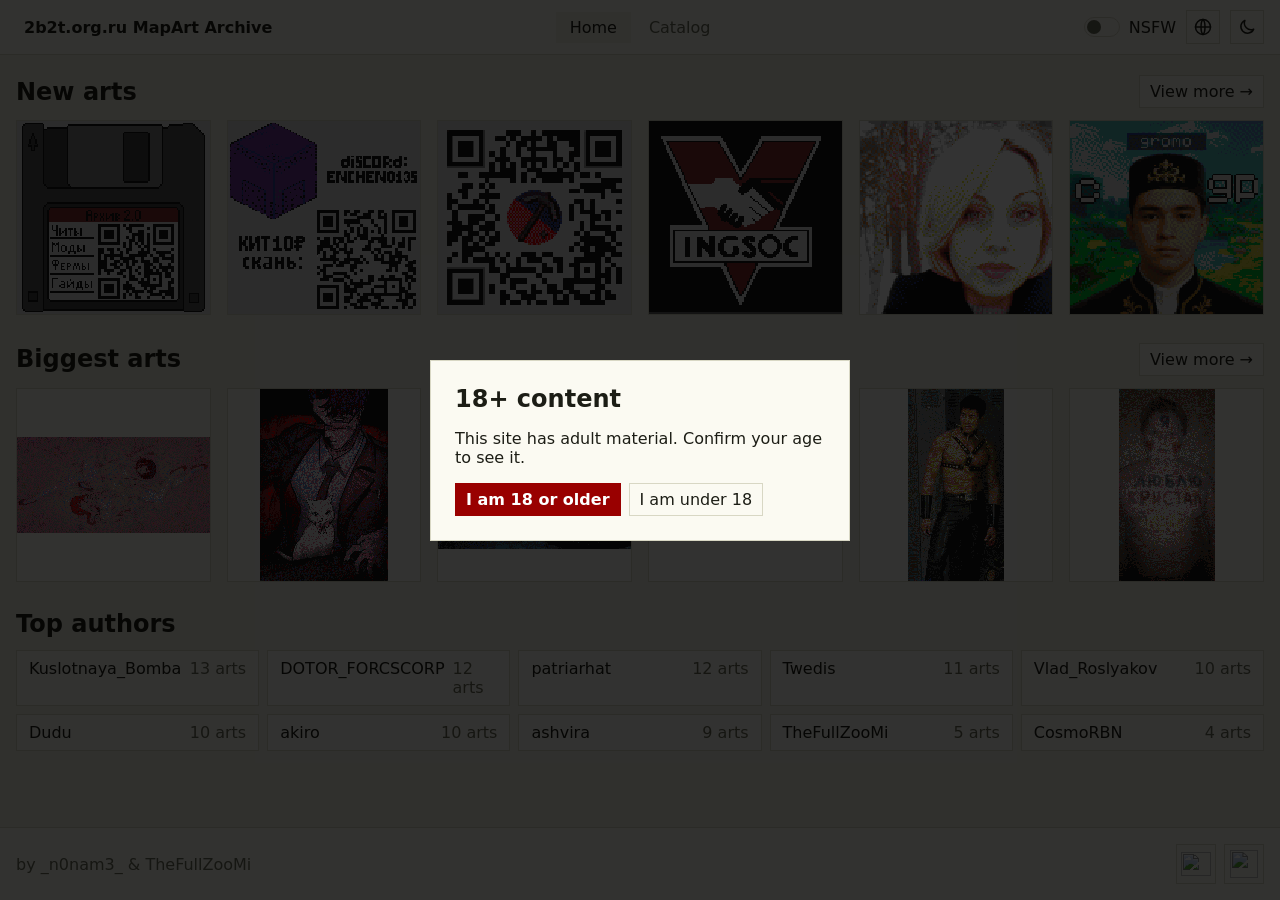
==== index.html @ d9736236 "Add files via upload" ====
<!doctype html>
<html lang="ru">
<head>
  <meta charset="utf-8">
  <meta name="viewport" content="width=device-width,initial-scale=1">
  <title>MapArt Archive</title>
  <script>
    try {
      document.documentElement.dataset.theme = localStorage.getItem('theme') ||
        (matchMedia('(prefers-color-scheme:light)').matches ? 'light' : 'dark');
    } catch (e) {}
  </script>
  <link rel="icon" href="data/assets/favicon.png" type="image/png">
  <link rel="stylesheet" href="style.css">
</head>
<body>
  <header>
    <a class="logo" href="#/"><img src="data/assets/logo.png" alt=""><span class="name"></span></a>
    <nav>
      <a href="#/" data-r="home" data-i18n="nav.home"></a>
      <a href="#/catalog" data-r="catalog" data-i18n="nav.catalog"></a>
    </nav>
    <div class="tools">
      <label class="sw"><input type="checkbox" id="nsfw"><span>NSFW</span></label>
      <details class="dd" id="lang">
        <summary title="Language"><svg class="ico" viewBox="0 0 24 24"><circle cx="12" cy="12" r="9"/><path d="M3 12h18M12 3c3.2 3 3.2 15 0 18M12 3c-3.2 3-3.2 15 0 18"/></svg></summary>
        <div class="pop"></div>
      </details>
      <button id="theme" aria-label="Theme"></button>
    </div>
  </header>

  <main id="app"></main>

  <footer>
    <span>by _n0nam3_ &amp; TheFullZooMi</span>
    <span class="links">
      <a class="fbtn" href="https://discord.gg/7trar4QY5U" target="_blank" rel="noopener"
         data-tip="MapArts of 2b2t.org.ru" aria-label="MapArts of 2b2t.org.ru">
        <img class="pix" src="data/assets/logo.png" alt="">
      </a>
      <a class="fbtn" href="https://discord.gg/k9brJtYdUM" target="_blank" rel="noopener"
         data-tip="Архив 2.0│2b2t.org.ru" aria-label="Архив 2.0│2b2t.org.ru">
        <img src="data/assets/archive-logo.png" alt="">
      </a>
    </span>
  </footer>

  <div class="modal" id="gate">
    <div class="box">
      <h2 id="g-t"></h2>
      <p id="g-x"></p>
      <div class="acts">
        <button class="btn" id="g-y"></button>
        <button id="g-n"></button>
      </div>
    </div>
  </div>

  <div class="viewer" id="view"></div>

  <script src="app.js"></script>
</body>
</html>
---- style.css ----
:root {
  --bg: #12151c;
  --sf: #1a1e28;
  --btn: #1a1e28;
  --bd: #2c3240;
  --tx: #e9ebf0;
  --mu: #9aa2b2;
  --ac: #85a63e;
  --on: #14180a;
  --red: #900;
  font-family: system-ui, -apple-system, "Segoe UI", Roboto, sans-serif;
}

[data-theme=light] {
  --bg: #f1f0e4;
  --sf: #fbfaf2;
  --btn: #fbfaf2;
  --bd: #d8d7c4;
  --tx: #1c1d15;
  --mu: #6a6c58;
  --ac: #6b8a2a;
  --on: #ffffff;
  --red: #900;
}

* {
  box-sizing: border-box;
}

body {
  margin: 0;
  min-height: 100vh;
  display: flex;
  flex-direction: column;
  background: var(--bg);
  color: var(--tx);
}

a {
  color: inherit;
  text-decoration: none;
}

h1,
h2 {
  margin: 0 0 12px;
}

/* ---------- header / footer ---------- */

header {
  position: sticky;
  top: 0;
  z-index: 50;
  display: grid;
  grid-template-columns: 1fr auto 1fr;
  align-items: center;
  gap: 12px;
  padding: 10px max(16px, calc((100% - 1248px) / 2));
  background: var(--sf);
  border-bottom: 1px solid var(--bd);
}

.logo {
  display: flex;
  align-items: center;
  gap: 8px;
  min-width: 0;
  font-weight: 700;
}

.logo img {
  height: 24px;
  width: auto;
  image-rendering: pixelated;
}

.name {
  overflow: hidden;
  text-overflow: ellipsis;
  white-space: nowrap;
}

nav {
  display: flex;
  gap: 4px;
  justify-self: center;
}

nav a {
  padding: 6px 14px;
  color: var(--mu);
}

nav a.on,
nav a:hover {
  background: var(--bg);
  color: var(--tx);
}

.tools {
  display: flex;
  align-items: center;
  gap: 10px;
  justify-self: end;
}

.tools .pop {
  left: auto;
  right: 0;
  width: max-content;
  max-width: 260px;
}

.ico {
  width: 20px;
  height: 20px;
  fill: none;
  stroke: currentColor;
  stroke-width: 1.8;
  stroke-linecap: round;
  stroke-linejoin: round;
}

#lang summary,
#theme {
  display: flex;
  align-items: center;
  justify-content: center;
  width: 34px;
  height: 34px;
  padding: 0;
}

footer {
  display: flex;
  flex-wrap: wrap;
  align-items: center;
  justify-content: space-between;
  gap: 12px;
  padding: 16px max(16px, calc((100% - 1248px) / 2));
  color: var(--mu);
  background: var(--sf);
  border-top: 1px solid var(--bd);
}

.links {
  display: flex;
  gap: 8px;
}

.fbtn {
  position: relative;
  display: flex;
  align-items: center;
  justify-content: center;
  width: 40px;
  height: 40px;
  background: var(--btn);
  border: 1px solid var(--bd);
}

.fbtn:hover,
.fbtn:focus-visible {
  border-color: var(--ac);
}

.fbtn img {
  width: 28px;
  height: 28px;
  object-fit: contain;
}

.fbtn img.pix {
  width: 30px;
  height: 24px;
  image-rendering: pixelated;
}

/* the caption that appears on hover */
.fbtn::after {
  content: attr(data-tip);
  position: absolute;
  right: 0;
  bottom: calc(100% + 8px);
  padding: 4px 10px;
  color: var(--tx);
  white-space: nowrap;
  background: var(--sf);
  border: 1px solid var(--ac);
  opacity: 0;
  visibility: hidden;
  pointer-events: none;
  transition: opacity .15s, visibility .15s;
}

.fbtn:hover::after,
.fbtn:focus-visible::after {
  opacity: 1;
  visibility: visible;
}

main {
  flex: 1;
  width: 100%;
  max-width: 1280px;
  margin: 0 auto;
  padding: 20px 16px;
}

section {
  margin-bottom: 28px;
}

.mu {
  color: var(--mu);
}

/* ---------- controls ---------- */

select,
input,
button,
.btn {
  padding: 6px 10px;
  font: inherit;
  color: inherit;
  background: var(--btn);
  border: 1px solid var(--bd);
  border-radius: 0;
}

button {
  cursor: pointer;
}

button:hover,
.btn:hover {
  border-color: var(--ac);
}

:focus-visible {
  outline: 2px solid var(--ac);
  outline-offset: 2px;
}

.btn {
  display: inline-block;
}

#g-y {
  background: var(--red);
  border-color: var(--red);
  color: #fff;
  font-weight: 600;
}

.sw {
  display: flex;
  align-items: center;
  gap: 6px;
  cursor: pointer;
}

.sw input {
  position: relative;
  width: 36px;
  height: 20px;
  padding: 0;
  border-radius: 10px;
  appearance: none;
  cursor: pointer;
}

.sw input::after {
  content: "";
  position: absolute;
  top: 2px;
  left: 2px;
  width: 14px;
  height: 14px;
  border-radius: 50%;
  background: var(--mu);
  transition: .2s;
}

.sw input:checked {
  background: var(--red);
  border-color: var(--red);
}

.sw input:checked::after {
  left: 18px;
  background: #fff;
}

/* ---------- cards ---------- */

.grid {
  display: grid;
  grid-template-columns: repeat(auto-fill, minmax(180px, 1fr));
  gap: 16px;
}

.sh {
  display: flex;
  align-items: center;
  justify-content: space-between;
  gap: 12px;
  margin-bottom: 12px;
}

.sh h2 {
  margin: 0;
}

.card {
  position: relative;
  display: block;
  background: var(--sf);
  border: 1px solid var(--bd);
}

.card img {
  display: block;
  width: 100%;
  aspect-ratio: 1;
  object-fit: contain;
  image-rendering: pixelated;
}

.info {
  position: absolute;
  top: 100%;
  left: -1px;
  right: -1px;
  z-index: 2;
  display: flex;
  flex-direction: column;
  gap: 2px;
  padding: 8px 10px;
  background: var(--sf);
  border: 1px solid var(--ac);
  border-top: 0;
  clip-path: inset(0 0 100% 0);
  visibility: hidden;
  pointer-events: none;
  transition: clip-path .18s, visibility .18s;
}

.info b,
.info span {
  overflow: hidden;
  text-overflow: ellipsis;
  white-space: nowrap;
}

.info span {
  color: var(--mu);
  font-size: .9em;
}

.card.open {
  z-index: 5;
  border-color: var(--ac);
  border-bottom-color: transparent;
}

.card.open .info {
  clip-path: inset(0);
  visibility: visible;
}

@media (hover: hover) {
  .card:hover {
    z-index: 5;
    border-color: var(--ac);
    border-bottom-color: transparent;
  }

  .card:hover .info {
    clip-path: inset(0);
    visibility: visible;
  }
}

/* ---------- catalog filters ---------- */

.bar {
  display: flex;
  flex-wrap: wrap;
  gap: 8px;
  margin-bottom: 10px;
}

.bar input {
  flex: 1 1 200px;
  min-width: 0;
  padding: 6px 14px;
}

.bar .pop {
  left: auto;
  right: 0;
}

.frow {
  position: relative;
  display: flex;
  flex-wrap: wrap;
  gap: 8px;
  margin-bottom: 12px;
}

.dd {
  position: relative;
}

.dd summary {
  max-width: 280px;
  padding: 6px 12px;
  overflow: hidden;
  text-overflow: ellipsis;
  white-space: nowrap;
  list-style: none;
  cursor: pointer;
  background: var(--btn);
  border: 1px solid var(--bd);
}

.dd summary::-webkit-details-marker {
  display: none;
}

.dd[open] summary {
  border-color: var(--ac);
}

.pop {
  position: absolute;
  top: calc(100% + 6px);
  left: 0;
  z-index: 20;
  width: max-content;
  min-width: 120px;
  max-width: 280px;
  max-height: 70vh;
  padding: 10px;
  overflow: auto;
  background: var(--sf);
  border: 1px solid var(--bd);
  box-shadow: 0 8px 24px #0005;
}

.row {
  min-width: 170px;
}

.row + .row {
  margin-top: 14px;
}

.rng {
  position: relative;
  height: 22px;
  margin: 4px 0 10px;
}

.rng::before {
  content: "";
  position: absolute;
  top: 10px;
  left: 0;
  right: 0;
  height: 3px;
  border-radius: 2px;
  background: var(--bd);
}

.rng input {
  position: absolute;
  inset: 0;
  width: 100%;
  height: 22px;
  margin: 0;
  padding: 0;
  background: none;
  border: 0;
  appearance: none;
  pointer-events: none;
}

.rng input::-webkit-slider-runnable-track {
  height: 22px;
  background: none;
}

.rng input::-webkit-slider-thumb {
  width: 16px;
  height: 16px;
  margin-top: 3px;
  border-radius: 50%;
  background: var(--ac);
  border: 0;
  appearance: none;
  cursor: pointer;
  pointer-events: auto;
}

.rng input::-moz-range-thumb {
  width: 16px;
  height: 16px;
  background: var(--ac);
  border: 0;
  border-radius: 50%;
  cursor: pointer;
  pointer-events: auto;
}

.nums {
  display: flex;
  align-items: center;
  gap: 6px;
}

.nums {
  flex-wrap: wrap;
}

.nums input {
  min-width: 0;
}

.nums input[type=number] {
  flex: none;
  width: 4.6em;
  padding: 6px;
}

.nums input[type=text] {
  flex: none;
  width: 5.2em;
  padding: 6px;
}

.taglist {
  display: flex;
  flex-direction: column;
  gap: 6px;
}

.taglist .chip {
  text-align: left;
}

.chip {
  display: inline-block;
  padding: 4px 12px;
  background: var(--btn);
  border: 1px solid var(--bd);
}

.chip.on {
  background: var(--ac);
  border-color: var(--ac);
  color: var(--on);
}

.selbar {
  display: flex;
  flex-wrap: wrap;
  align-items: center;
  gap: 8px;
  margin-bottom: 12px;
}

.selbar[hidden] {
  display: none;
}

button.on {
  background: var(--ac);
  border-color: var(--ac);
  color: var(--on);
}

button:disabled {
  opacity: .5;
  cursor: default;
}

.selecting .card {
  cursor: pointer;
}

.card.sel {
  border-color: var(--ac);
}

.card.sel::after {
  content: "✓";
  position: absolute;
  top: 6px;
  right: 6px;
  display: grid;
  place-items: center;
  width: 22px;
  height: 22px;
  background: var(--ac);
  color: var(--on);
  font-weight: 700;
}

/* ---------- home ---------- */

.top {
  display: grid;
  grid-template-columns: repeat(auto-fill, minmax(240px, 1fr));
  gap: 8px;
  margin: 0;
  padding: 0;
  list-style: none;
}

.top li {
  display: flex;
  justify-content: space-between;
  gap: 8px;
  padding: 8px 12px;
  background: var(--sf);
  border: 1px solid var(--bd);
}

/* ---------- art page ---------- */

.art {
  display: grid;
  grid-template-columns: minmax(0, 1.3fr) minmax(0, 1fr);
  gap: 24px;
  margin-top: 12px;
}

.shot img {
  display: block;
  width: 100%;
  background: var(--sf);
  border: 1px solid var(--bd);
  image-rendering: pixelated;
  cursor: zoom-in;
}

dl {
  display: grid;
  grid-template-columns: auto 1fr;
  gap: 8px 16px;
}

dt {
  color: var(--mu);
}

dd {
  margin: 0;
}

dd > a:not(.chip) {
  text-decoration: underline dotted;
}

/* ---------- modal / viewer ---------- */

.modal {
  position: fixed;
  inset: 0;
  z-index: 100;
  display: none;
  place-items: center;
  background: #000c;
}

.modal.on {
  display: grid;
}

.box {
  max-width: 420px;
  margin: 16px;
  padding: 24px;
  background: var(--sf);
  border: 1px solid var(--bd);
}

.acts {
  display: flex;
  flex-wrap: wrap;
  gap: 8px;
}

.viewer {
  position: fixed;
  inset: 0;
  z-index: 90;
  display: none;
  flex-direction: column;
  background: #000e;
}

.viewer.on {
  display: flex;
}

.vbar {
  display: flex;
  justify-content: flex-end;
  gap: 8px;
  padding: 10px;
}

.vimg {
  flex: 1;
  min-height: 0;
  display: flex;
  overflow: auto;
}

.vimg img {
  flex: none;
  margin: auto;
  image-rendering: pixelated;
  cursor: zoom-in;
}

/* ---------- responsive ---------- */

@media (max-width: 700px) {
  header {
    grid-template-columns: 1fr auto;
  }

  nav {
    grid-column: 1 / -1;
    grid-row: 2;
  }

  .art {
    grid-template-columns: 1fr;
  }

  .grid {
    grid-template-columns: repeat(2, 1fr);
    gap: 10px;
  }

  .frow .dd {
    position: static;
  }

  .frow .pop {
    left: 0;
    right: auto;
    width: max-content;
    max-width: 100%;
  }
}

@media (max-width: 560px) {
  .name {
    display: none;
  }
}

@media (prefers-reduced-motion: reduce) {
  * {
    transition: none !important;
  }
}
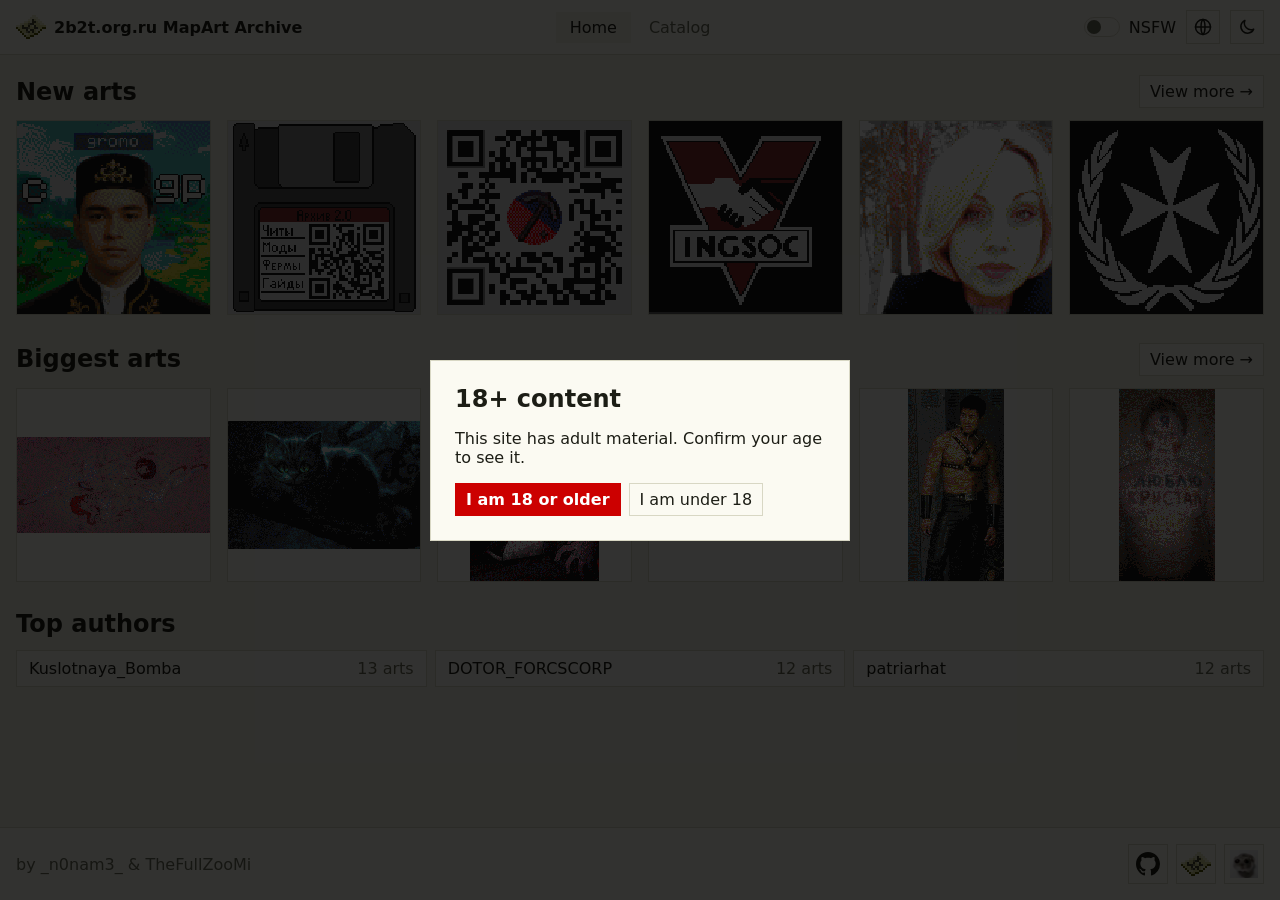
==== commit 2a1e32e1: "Fixes & improvements for mobile devices" ====
--- a/index.html
+++ b/index.html
@@ -3,6 +3,7 @@
 <head>
   <meta charset="utf-8">
   <meta name="viewport" content="width=device-width,initial-scale=1">
+  <meta name="darkreader-lock">
   <title>MapArt Archive</title>
   <script>
     try {
@@ -28,6 +29,9 @@
       </details>
       <button id="theme" aria-label="Theme"></button>
     </div>
+    <button id="burger" aria-label="Menu" aria-expanded="false">
+      <svg class="ico" viewBox="0 0 24 24"><path d="M4 6h16M4 12h16M4 18h16"/></svg>
+    </button>
   </header>
 
   <main id="app"></main>
@@ -35,6 +39,10 @@
   <footer>
     <span>by _n0nam3_ &amp; TheFullZooMi</span>
     <span class="links">
+      <a class="fbtn" href="https://github.com/n0nam8/maparts2b2t.org.ru" target="_blank" rel="noopener"
+         data-tip="GitHub" aria-label="GitHub">
+        <svg viewBox="0 0 16 16" aria-hidden="true"><path d="M8 0C3.58 0 0 3.58 0 8c0 3.54 2.29 6.53 5.47 7.59.4.07.55-.17.55-.38 0-.19-.01-.82-.01-1.49-2.01.37-2.53-.49-2.69-.94-.09-.23-.48-.94-.82-1.13-.28-.15-.68-.52-.01-.53.63-.01 1.08.58 1.23.82.72 1.21 1.87.87 2.33.66.07-.52.28-.87.51-1.07-1.78-.2-3.64-.89-3.64-3.95 0-.87.31-1.59.82-2.15-.08-.2-.36-1.02.08-2.12 0 0 .67-.21 2.2.82.64-.18 1.32-.27 2-.27.68 0 1.36.09 2 .27 1.53-1.04 2.2-.82 2.2-.82.44 1.1.16 1.92.08 2.12.51.56.82 1.27.82 2.15 0 3.07-1.87 3.75-3.65 3.95.29.25.54.73.54 1.48 0 1.07-.01 1.93-.01 2.2 0 .21.15.46.55.38A8.013 8.013 0 0 0 16 8c0-4.42-3.58-8-8-8z"/></svg>
+      </a>
       <a class="fbtn" href="https://discord.gg/7trar4QY5U" target="_blank" rel="noopener"
          data-tip="MapArts of 2b2t.org.ru" aria-label="MapArts of 2b2t.org.ru">
         <img class="pix" src="data/assets/logo.png" alt="">
--- a/style.css
+++ b/style.css
@@ -7,7 +7,7 @@
   --mu: #9aa2b2;
   --ac: #85a63e;
   --on: #14180a;
-  --red: #900;
+  --red: #c00;
   font-family: system-ui, -apple-system, "Segoe UI", Roboto, sans-serif;
 }
 
@@ -20,7 +20,7 @@
   --mu: #6a6c58;
   --ac: #6b8a2a;
   --on: #ffffff;
-  --red: #900;
+  --red: #c00;
 }
 
 * {
@@ -123,7 +123,8 @@
 }
 
 #lang summary,
-#theme {
+#theme,
+#burger {
   display: flex;
   align-items: center;
   justify-content: center;
@@ -132,11 +133,15 @@
   padding: 0;
 }
 
+#burger {
+  display: none;
+}
+
 footer {
   display: flex;
   flex-wrap: wrap;
   align-items: center;
-  justify-content: space-between;
+  justify-content: center;
   gap: 12px;
   padding: 16px max(16px, calc((100% - 1248px) / 2));
   color: var(--mu);
@@ -144,8 +149,16 @@
   border-top: 1px solid var(--bd);
 }
 
+/* the text takes the free space, so the buttons stay on the right;
+   if they do not fit, they move to their own line and are centered */
+footer > :first-child {
+  flex: 1 1 auto;
+}
+
 .links {
   display: flex;
+  flex-wrap: wrap;
+  justify-content: center;
   gap: 8px;
 }
 
@@ -156,6 +169,7 @@
   justify-content: center;
   width: 40px;
   height: 40px;
+  color: var(--tx);
   background: var(--btn);
   border: 1px solid var(--bd);
 }
@@ -163,6 +177,12 @@
 .fbtn:hover,
 .fbtn:focus-visible {
   border-color: var(--ac);
+}
+
+.fbtn svg {
+  width: 24px;
+  height: 24px;
+  fill: currentColor;
 }
 
 .fbtn img {
@@ -566,6 +586,8 @@
   color: var(--on);
 }
 
+/* selection mode */
+
 .selbar {
   display: flex;
   flex-wrap: wrap;
@@ -614,19 +636,23 @@
 /* ---------- home ---------- */
 
 .top {
-  display: grid;
-  grid-template-columns: repeat(auto-fill, minmax(240px, 1fr));
+  display: flex;
+  flex-wrap: wrap;
   gap: 8px;
   margin: 0;
   padding: 0;
   list-style: none;
 }
 
+/* equal cells that stretch over the whole row; a cell is never narrower than its text */
 .top li {
+  flex: 1 1 0;
+  min-width: max-content;
   display: flex;
   justify-content: space-between;
   gap: 8px;
   padding: 8px 12px;
+  white-space: nowrap;
   background: var(--sf);
   border: 1px solid var(--bd);
 }
@@ -735,11 +761,45 @@
 @media (max-width: 700px) {
   header {
     grid-template-columns: 1fr auto;
+    grid-template-areas:
+      "logo logo"
+      "nav burger";
+    row-gap: 8px;
+  }
+
+  header.open {
+    grid-template-areas:
+      "logo logo"
+      "nav burger"
+      "tools tools";
+  }
+
+  .logo {
+    grid-area: logo;
   }
 
   nav {
-    grid-column: 1 / -1;
-    grid-row: 2;
+    grid-area: nav;
+    justify-self: start;
+  }
+
+  #burger {
+    grid-area: burger;
+    display: flex;
+  }
+
+  .tools {
+    display: none;
+    grid-area: tools;
+    justify-self: stretch;
+  }
+
+  .tools #lang {
+    margin-left: auto;
+  }
+
+  header.open .tools {
+    display: flex;
   }
 
   .art {
@@ -763,14 +823,8 @@
   }
 }
 
-@media (max-width: 560px) {
-  .name {
-    display: none;
-  }
-}
-
 @media (prefers-reduced-motion: reduce) {
   * {
     transition: none !important;
   }
-}
+}
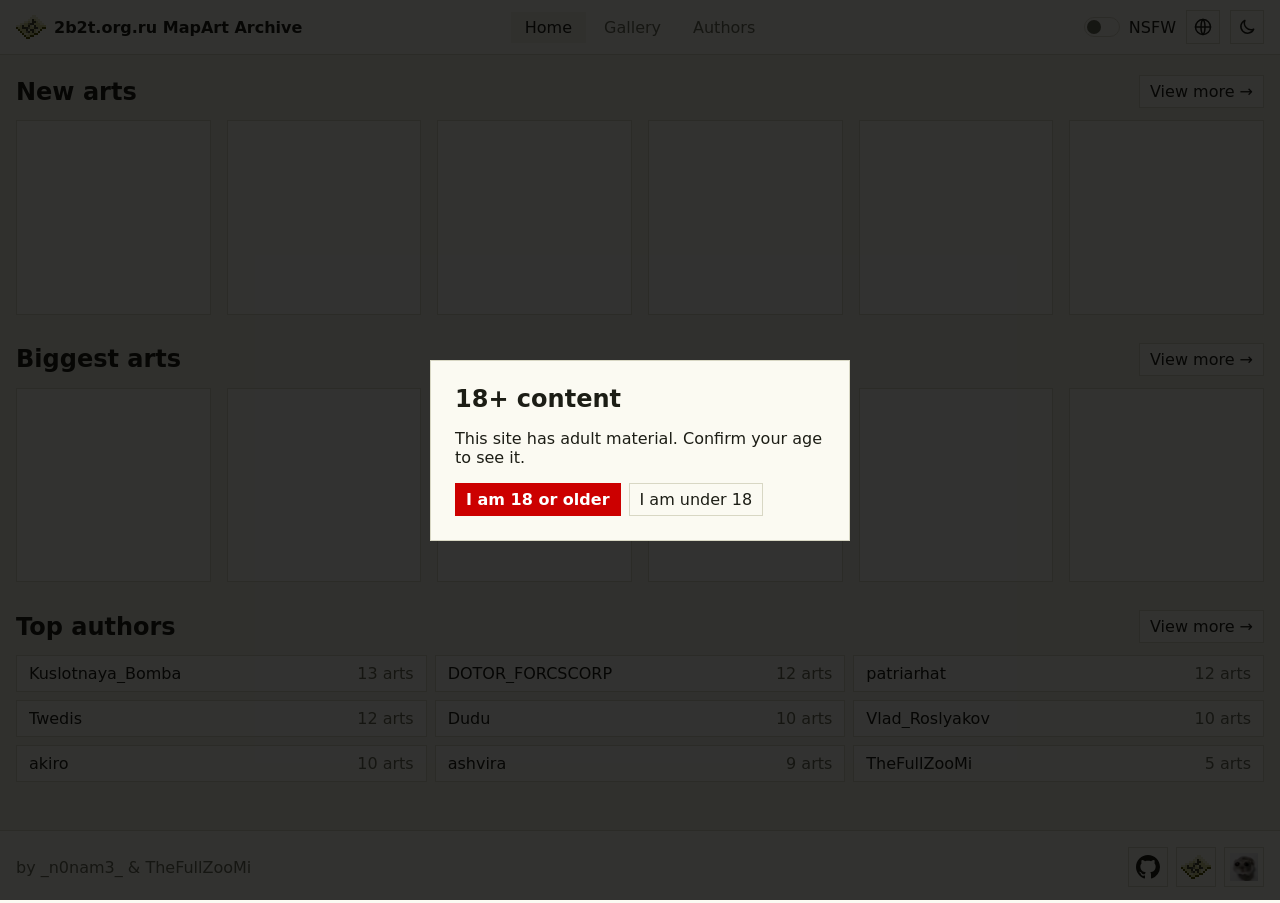
==== commit 9b2ca8bd: "add authors page" ====
--- a/index.html
+++ b/index.html
@@ -3,7 +3,6 @@
 <head>
   <meta charset="utf-8">
   <meta name="viewport" content="width=device-width,initial-scale=1">
-  <meta name="darkreader-lock">
   <title>MapArt Archive</title>
   <script>
     try {
@@ -19,7 +18,8 @@
     <a class="logo" href="#/"><img src="data/assets/logo.png" alt=""><span class="name"></span></a>
     <nav>
       <a href="#/" data-r="home" data-i18n="nav.home"></a>
-      <a href="#/catalog" data-r="catalog" data-i18n="nav.catalog"></a>
+      <a href="#/gallery" data-r="gallery" data-i18n="nav.gallery"></a>
+      <a href="#/authors" data-r="authors" data-i18n="nav.authors"></a>
     </nav>
     <div class="tools">
       <label class="sw"><input type="checkbox" id="nsfw"><span>NSFW</span></label>
--- a/style.css
+++ b/style.css
@@ -120,6 +120,11 @@
   stroke-width: 1.8;
   stroke-linecap: round;
   stroke-linejoin: round;
+}
+
+.ico.sm {
+  width: 16px;
+  height: 16px;
 }
 
 #lang summary,
@@ -635,26 +640,96 @@
 
 /* ---------- home ---------- */
 
+/* the number of columns (--cols) is set by the script: a tile is never narrower than about 260px */
 .top {
-  display: flex;
-  flex-wrap: wrap;
+  display: grid;
+  grid-template-columns: repeat(var(--cols, 3), 1fr);
   gap: 8px;
   margin: 0;
   padding: 0;
   list-style: none;
 }
 
-/* equal cells that stretch over the whole row; a cell is never narrower than its text */
 .top li {
-  flex: 1 1 0;
-  min-width: max-content;
   display: flex;
   justify-content: space-between;
   gap: 8px;
+  min-width: 0;
   padding: 8px 12px;
   white-space: nowrap;
   background: var(--sf);
   border: 1px solid var(--bd);
+}
+
+.top a {
+  overflow: hidden;
+  text-overflow: ellipsis;
+}
+
+.top span {
+  flex: none;
+}
+
+/* ---------- authors ---------- */
+
+.atable {
+  width: 100%;
+  border-collapse: collapse;
+  background: var(--sf);
+  border: 1px solid var(--bd);
+}
+
+.atable th,
+.atable td {
+  padding: 8px 12px;
+  text-align: left;
+  border-bottom: 1px solid var(--bd);
+}
+
+.atable th {
+  color: var(--mu);
+  font-weight: 600;
+  white-space: nowrap;
+}
+
+.atable tbody tr:hover {
+  background: var(--bg);
+}
+
+.atable th:first-child,
+.atable td:first-child,
+.atable .num {
+  width: 1%;
+  white-space: nowrap;
+}
+
+.atable .num {
+  text-align: right;
+}
+
+/* long nicknames are cut with "..." instead of widening the table */
+.atable .nick {
+  width: 100%;
+  max-width: 0;
+  overflow: hidden;
+  text-overflow: ellipsis;
+  white-space: nowrap;
+}
+
+.atable th button {
+  display: inline-flex;
+  align-items: center;
+  gap: 4px;
+  padding: 0;
+  color: inherit;
+  font: inherit;
+  background: none;
+  border: 0;
+}
+
+.atable th button:hover,
+.atable th button.active {
+  color: var(--ac);
 }
 
 /* ---------- art page ---------- */
@@ -675,6 +750,10 @@
   cursor: zoom-in;
 }
 
+.shot .acts {
+  margin-top: 10px;
+}
+
 dl {
   display: grid;
   grid-template-columns: auto 1fr;
@@ -783,6 +862,10 @@
     justify-self: start;
   }
 
+  nav a {
+    padding: 6px 10px;
+  }
+
   #burger {
     grid-area: burger;
     display: flex;
@@ -827,4 +910,4 @@
   * {
     transition: none !important;
   }
-}+}
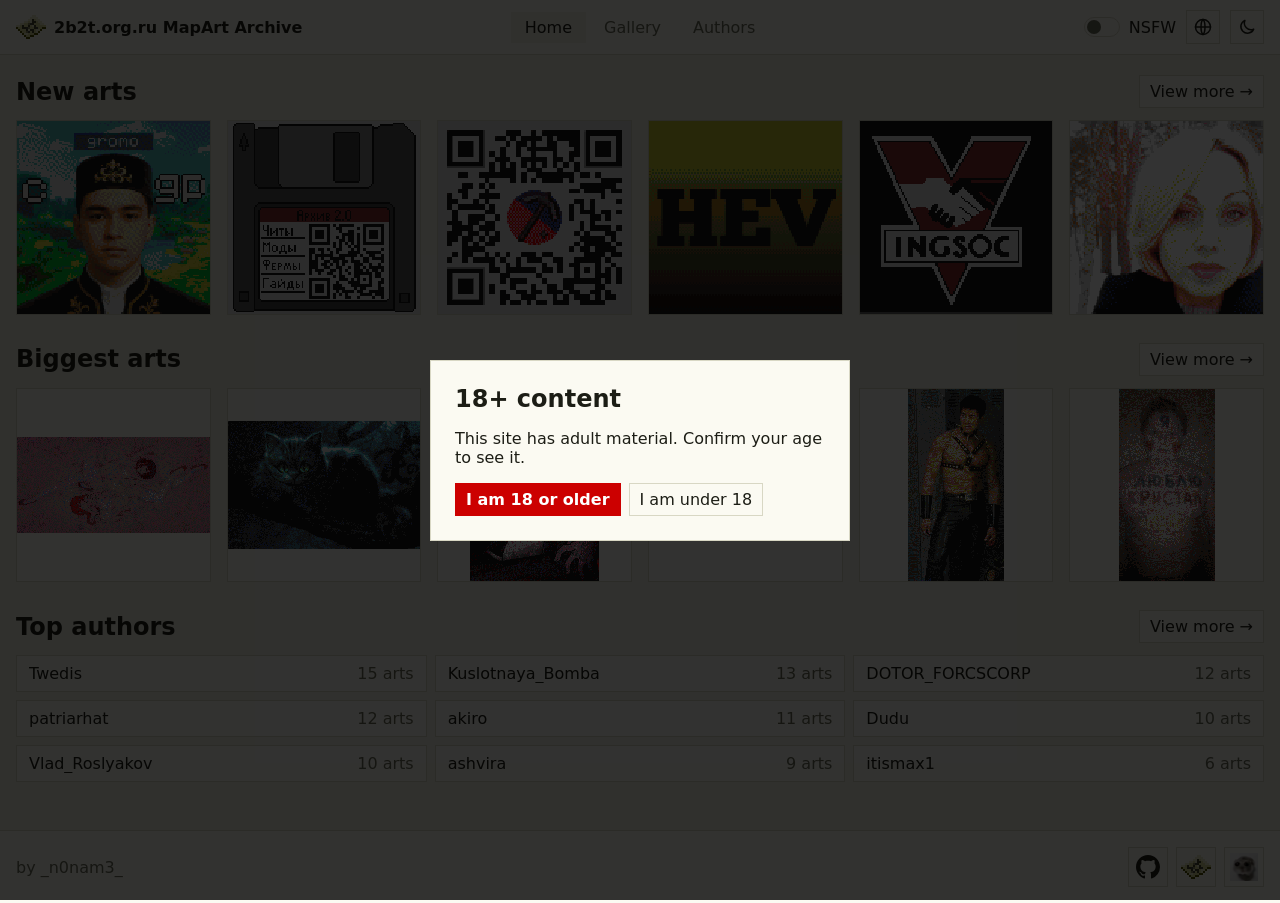
==== commit e9a86284: "Update index.html" ====
--- a/index.html
+++ b/index.html
@@ -37,7 +37,7 @@
   <main id="app"></main>
 
   <footer>
-    <span>by _n0nam3_ &amp; TheFullZooMi</span>
+    <span>by _n0nam3_</span>
     <span class="links">
       <a class="fbtn" href="https://github.com/n0nam8/maparts2b2t.org.ru" target="_blank" rel="noopener"
          data-tip="GitHub" aria-label="GitHub">
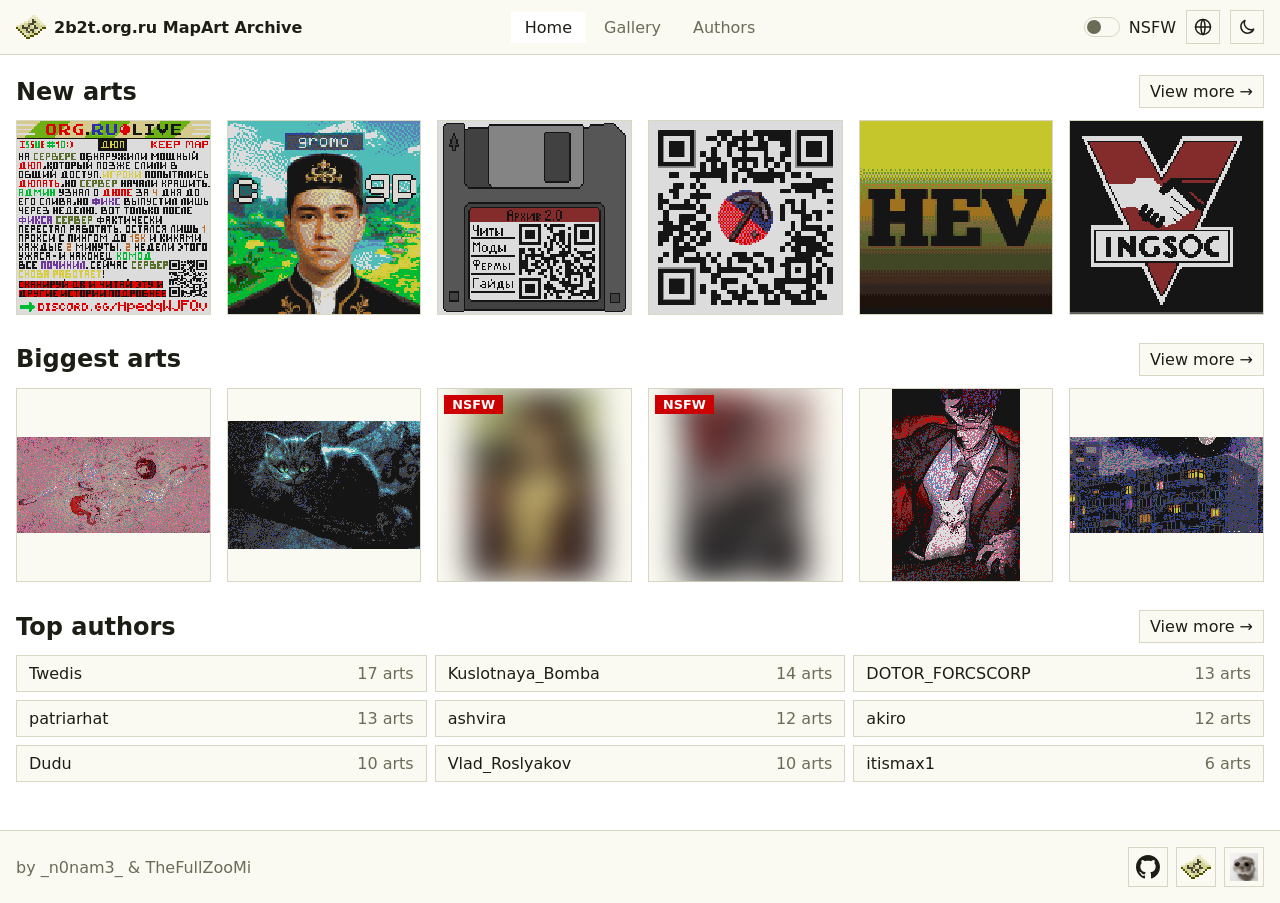
==== commit 2ccd1041: "Bug fixes & improvements" ====
--- a/index.html
+++ b/index.html
@@ -37,7 +37,7 @@
   <main id="app"></main>
 
   <footer>
-    <span>by _n0nam3_</span>
+    <span>by _n0nam3_ &amp; TheFullZooMi</span>
     <span class="links">
       <a class="fbtn" href="https://github.com/n0nam8/maparts2b2t.org.ru" target="_blank" rel="noopener"
          data-tip="GitHub" aria-label="GitHub">
@@ -54,16 +54,7 @@
     </span>
   </footer>
 
-  <div class="modal" id="gate">
-    <div class="box">
-      <h2 id="g-t"></h2>
-      <p id="g-x"></p>
-      <div class="acts">
-        <button class="btn" id="g-y"></button>
-        <button id="g-n"></button>
-      </div>
-    </div>
-  </div>
+  <div class="modal" id="gate"></div>
 
   <div class="viewer" id="view"></div>
 
--- a/style.css
+++ b/style.css
@@ -12,7 +12,7 @@
 }
 
 [data-theme=light] {
-  --bg: #f1f0e4;
+  --bg: #fff;
   --sf: #fbfaf2;
   --btn: #fbfaf2;
   --bd: #d8d7c4;
@@ -202,7 +202,6 @@
   image-rendering: pixelated;
 }
 
-/* the caption that appears on hover */
 .fbtn::after {
   content: attr(data-tip);
   position: absolute;
@@ -273,7 +272,8 @@
   display: inline-block;
 }
 
-#g-y {
+button.danger,
+button.danger:hover {
   background: var(--red);
   border-color: var(--red);
   color: #fff;
@@ -354,6 +354,51 @@
   image-rendering: pixelated;
 }
 
+/* while the nsfw mode is off, an nsfw art is blurred and marked */
+.card.blur img {
+  filter: blur(16px);
+  clip-path: inset(0);
+}
+
+.shot.blur img {
+  filter: blur(40px);
+  clip-path: inset(0);
+}
+
+.shot {
+  position: relative;
+}
+
+.reveal {
+  position: absolute;
+  inset: 0;
+  display: grid;
+  place-items: center;
+  padding: 0;
+  color: #fff;
+  font-weight: 600;
+  background: none;
+  border: 0;
+}
+
+.reveal span {
+  padding: 8px 14px;
+  background: #000a;
+}
+
+.card.blur::before {
+  content: "NSFW";
+  position: absolute;
+  top: 6px;
+  left: 6px;
+  z-index: 1;
+  padding: 2px 8px;
+  color: #fff;
+  font-size: .8em;
+  font-weight: 700;
+  background: var(--red);
+}
+
 .info {
   position: absolute;
   top: 100%;
@@ -394,6 +439,7 @@
 .card.open .info {
   clip-path: inset(0);
   visibility: visible;
+  pointer-events: auto;
 }
 
 @media (hover: hover) {
@@ -409,7 +455,7 @@
   }
 }
 
-/* ---------- catalog filters ---------- */
+/* ---------- gallery filters ---------- */
 
 .bar {
   display: flex;
@@ -489,6 +535,8 @@
   position: relative;
   height: 22px;
   margin: 4px 0 10px;
+  cursor: pointer;
+  touch-action: none;
 }
 
 .rng::before {
@@ -528,8 +576,6 @@
   background: var(--ac);
   border: 0;
   appearance: none;
-  cursor: pointer;
-  pointer-events: auto;
 }
 
 .rng input::-moz-range-thumb {
@@ -538,8 +584,6 @@
   background: var(--ac);
   border: 0;
   border-radius: 50%;
-  cursor: pointer;
-  pointer-events: auto;
 }
 
 .nums {
@@ -692,6 +736,10 @@
   white-space: nowrap;
 }
 
+.atable tbody tr {
+  cursor: pointer;
+}
+
 .atable tbody tr:hover {
   background: var(--bg);
 }
@@ -750,8 +798,8 @@
   cursor: zoom-in;
 }
 
-.shot .acts {
-  margin-top: 10px;
+.art .acts {
+  margin-top: 16px;
 }
 
 dl {
@@ -768,8 +816,49 @@
   margin: 0;
 }
 
-dd > a:not(.chip) {
+dd a:not(.chip) {
   text-decoration: underline dotted;
+}
+
+.title {
+  display: flex;
+  align-items: center;
+  gap: 8px;
+  margin-bottom: 12px;
+}
+
+.title h1 {
+  margin: 0;
+}
+
+.cp {
+  display: flex;
+  align-items: center;
+  gap: 8px;
+}
+
+.cbtn {
+  display: inline-flex;
+  align-items: center;
+  justify-content: center;
+  flex: none;
+  width: 28px;
+  height: 28px;
+  padding: 0;
+  color: var(--mu);
+}
+
+.cbtn:hover {
+  color: var(--ac);
+}
+
+.nf {
+  padding: 48px 0;
+  text-align: center;
+}
+
+.nf h1 {
+  margin-bottom: 20px;
 }
 
 /* ---------- modal / viewer ---------- */
@@ -904,6 +993,21 @@
     width: max-content;
     max-width: 100%;
   }
+
+  .atable th,
+  .atable td {
+    padding: 8px 6px;
+  }
+
+  .atable th:first-child,
+  .atable td:first-child {
+    padding-left: 10px;
+  }
+
+  .atable th:last-child,
+  .atable td:last-child {
+    padding-right: 10px;
+  }
 }
 
 @media (prefers-reduced-motion: reduce) {
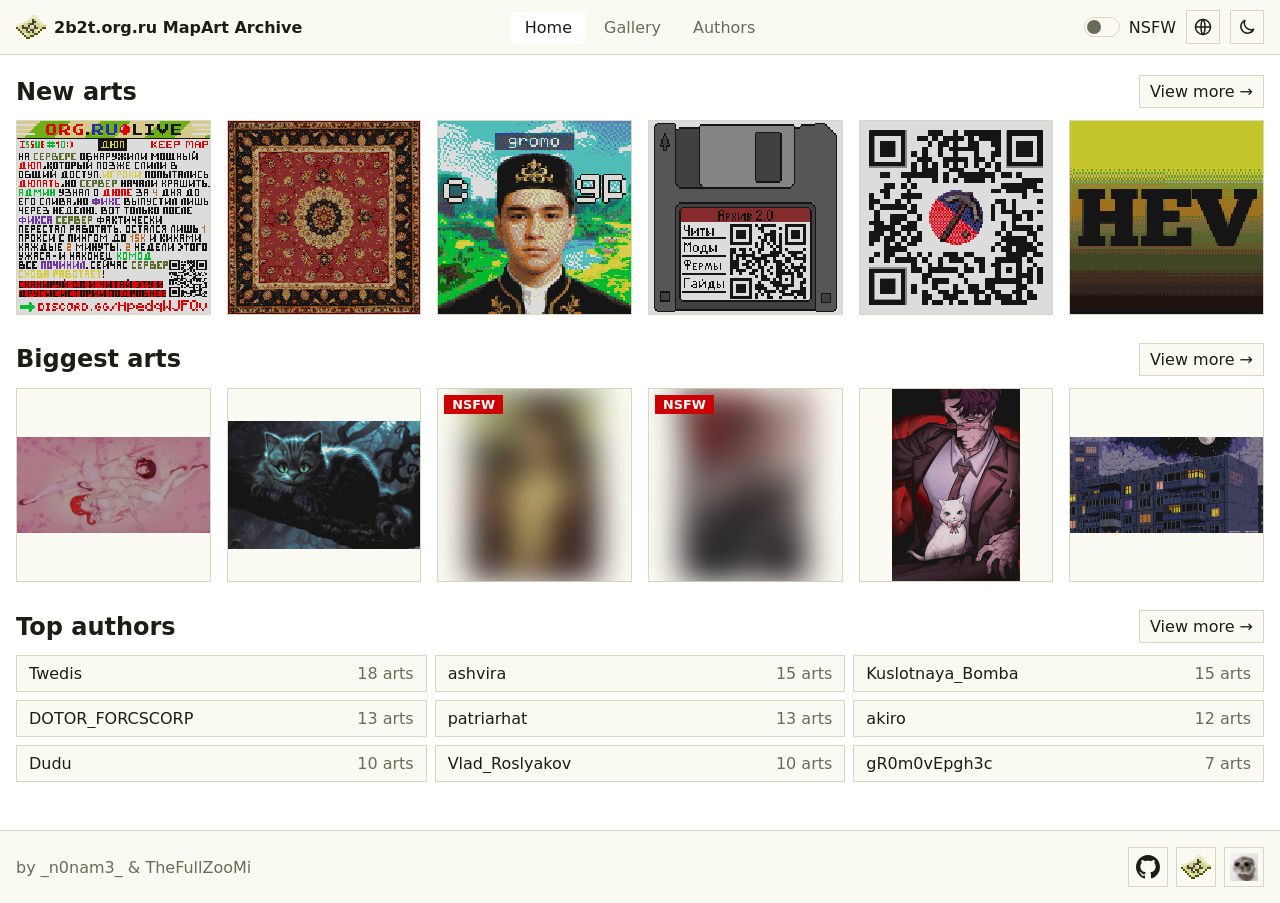
==== commit 7e27d110: "Art display improvements" ====
--- a/index.html
+++ b/index.html
@@ -3,7 +3,11 @@
 <head>
   <meta charset="utf-8">
   <meta name="viewport" content="width=device-width,initial-scale=1">
-  <title>MapArt Archive</title>
+  <title>Архив МапАртов 2b2t.org.ru</title>
+  <meta name="description" content="Архив мапартов 2b2t.org.ru">
+  <meta property="og:type" content="website">
+  <meta property="og:title" content="Архив МапАртов 2b2t.org.ru">
+  <meta property="og:locale" content="ru_RU">
   <script>
     try {
       document.documentElement.dataset.theme = localStorage.getItem('theme') ||
--- a/style.css
+++ b/style.css
@@ -354,6 +354,11 @@
   image-rendering: pixelated;
 }
 
+/* arts bigger than 1x1 are shown downscaled: smooth, because pixelated would turn the dithering into noise */
+.card.big img {
+  image-rendering: auto;
+}
+
 /* while the nsfw mode is off, an nsfw art is blurred and marked */
 .card.blur img {
   filter: blur(16px);
@@ -367,6 +372,8 @@
 
 .shot {
   position: relative;
+  background: var(--sf);
+  border: 1px solid var(--bd);
 }
 
 .reveal {
@@ -792,10 +799,20 @@
 .shot img {
   display: block;
   width: 100%;
-  background: var(--sf);
-  border: 1px solid var(--bd);
   image-rendering: pixelated;
   cursor: zoom-in;
+}
+
+.art.fit {
+  grid-template-columns: auto minmax(0, 1fr);
+}
+
+.art.fit.below {
+  grid-template-columns: minmax(0, 1fr);
+}
+
+.art.fit .shot {
+  justify-self: start;
 }
 
 .art .acts {
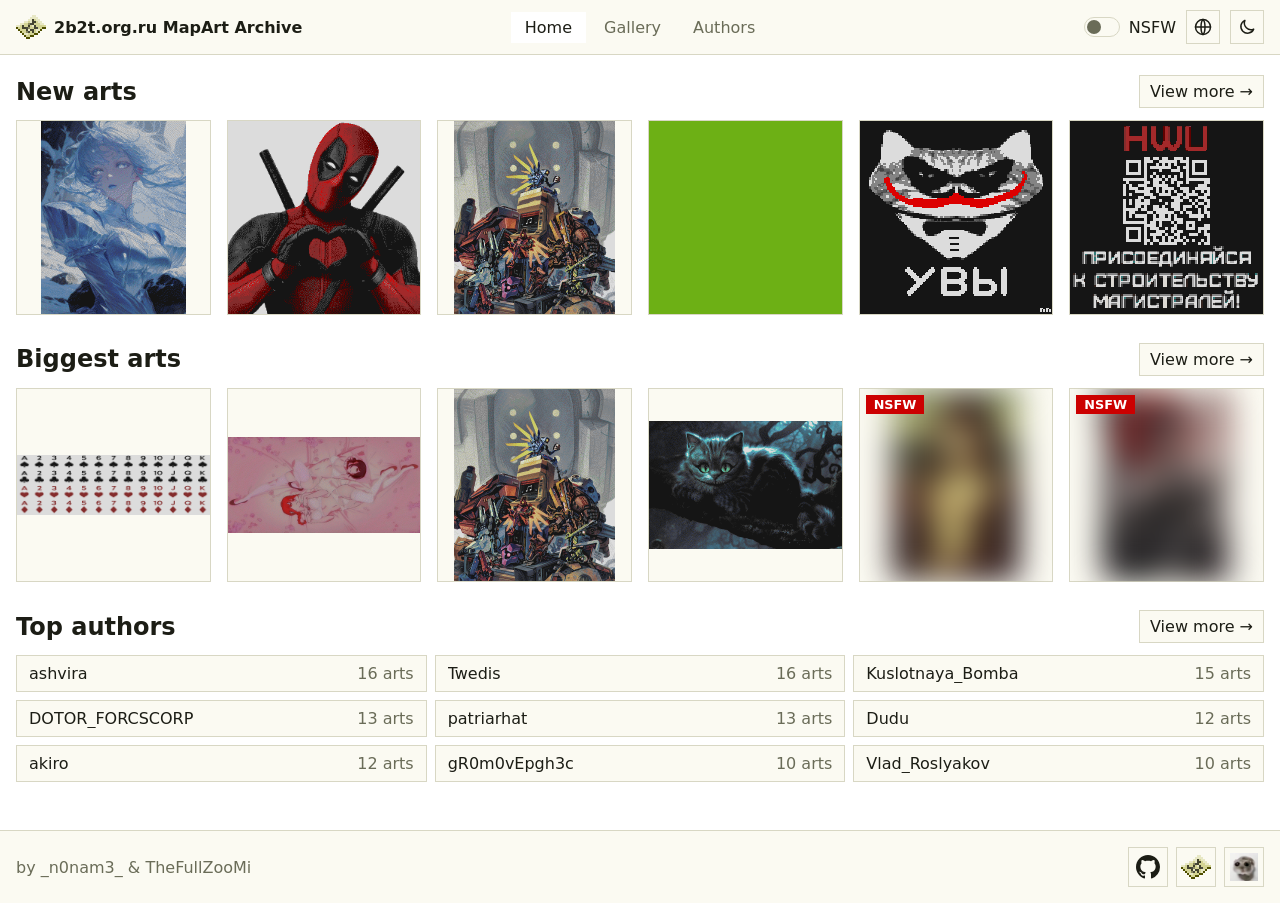
==== commit 13e7b6c1: "Add debug sort & new arts" ====
--- a/index.html
+++ b/index.html
@@ -4,9 +4,14 @@
   <meta charset="utf-8">
   <meta name="viewport" content="width=device-width,initial-scale=1">
   <title>Архив МапАртов 2b2t.org.ru</title>
-  <meta name="description" content="Архив мапартов 2b2t.org.ru">
+  <meta name="description" content="Архив мапартов сервера 2b2t.org.ru: галерея с поиском и фильтрами по дате, размеру и тегам, рейтинг авторов.">
   <meta property="og:type" content="website">
   <meta property="og:title" content="Архив МапАртов 2b2t.org.ru">
+  <meta property="og:description" content="Архив мапартов сервера 2b2t.org.ru: галерея с поиском и фильтрами по дате, размеру и тегам, рейтинг авторов.">
+  <meta property="og:image" content="https://n0nam8.github.io/maparts2b2t.org.ru/data/assets/og.png">
+  <meta property="og:image:width" content="512">
+  <meta property="og:image:height" content="512">
+  <meta name="twitter:card" content="summary">
   <meta property="og:locale" content="ru_RU">
   <script>
     try {
--- a/style.css
+++ b/style.css
@@ -20,7 +20,6 @@
   --mu: #6a6c58;
   --ac: #6b8a2a;
   --on: #ffffff;
-  --red: #c00;
 }
 
 * {
@@ -45,8 +44,6 @@
 h2 {
   margin: 0 0 12px;
 }
-
-/* ---------- header / footer ---------- */
 
 header {
   position: sticky;
@@ -154,8 +151,7 @@
   border-top: 1px solid var(--bd);
 }
 
-/* the text takes the free space, so the buttons stay on the right;
-   if they do not fit, they move to their own line and are centered */
+/* the text fills the row, pushing the buttons right; wrapped buttons are centered */
 footer > :first-child {
   flex: 1 1 auto;
 }
@@ -240,8 +236,6 @@
   color: var(--mu);
 }
 
-/* ---------- controls ---------- */
-
 select,
 input,
 button,
@@ -319,8 +313,6 @@
   background: #fff;
 }
 
-/* ---------- cards ---------- */
-
 .grid {
   display: grid;
   grid-template-columns: repeat(auto-fill, minmax(180px, 1fr));
@@ -354,12 +346,11 @@
   image-rendering: pixelated;
 }
 
-/* arts bigger than 1x1 are shown downscaled: smooth, because pixelated would turn the dithering into noise */
+/* downscaled: pixelated would turn the dithering into noise */
 .card.big img {
   image-rendering: auto;
 }
 
-/* while the nsfw mode is off, an nsfw art is blurred and marked */
 .card.blur img {
   filter: blur(16px);
   clip-path: inset(0);
@@ -461,8 +452,6 @@
     visibility: visible;
   }
 }
-
-/* ---------- gallery filters ---------- */
 
 .bar {
   display: flex;
@@ -595,28 +584,23 @@
 
 .nums {
   display: flex;
+  flex-wrap: wrap;
   align-items: center;
   gap: 6px;
 }
 
-.nums {
-  flex-wrap: wrap;
-}
-
 .nums input {
+  flex: none;
   min-width: 0;
+  padding: 6px;
 }
 
 .nums input[type=number] {
-  flex: none;
   width: 4.6em;
-  padding: 6px;
 }
 
 .nums input[type=text] {
-  flex: none;
   width: 5.2em;
-  padding: 6px;
 }
 
 .taglist {
@@ -641,8 +625,6 @@
   border-color: var(--ac);
   color: var(--on);
 }
-
-/* selection mode */
 
 .selbar {
   display: flex;
@@ -689,9 +671,6 @@
   font-weight: 700;
 }
 
-/* ---------- home ---------- */
-
-/* the number of columns (--cols) is set by the script: a tile is never narrower than about 260px */
 .top {
   display: grid;
   grid-template-columns: repeat(var(--cols, 3), 1fr);
@@ -721,8 +700,6 @@
   flex: none;
 }
 
-/* ---------- authors ---------- */
-
 .atable {
   width: 100%;
   border-collapse: collapse;
@@ -762,7 +739,7 @@
   text-align: right;
 }
 
-/* long nicknames are cut with "..." instead of widening the table */
+/* ellipsis instead of a wider table */
 .atable .nick {
   width: 100%;
   max-width: 0;
@@ -787,8 +764,6 @@
   color: var(--ac);
 }
 
-/* ---------- art page ---------- */
-
 .art {
   display: grid;
   grid-template-columns: minmax(0, 1.3fr) minmax(0, 1fr);
@@ -877,8 +852,6 @@
 .nf h1 {
   margin-bottom: 20px;
 }
-
-/* ---------- modal / viewer ---------- */
 
 .modal {
   position: fixed;
@@ -941,8 +914,6 @@
   cursor: zoom-in;
 }
 
-/* ---------- responsive ---------- */
-
 @media (max-width: 700px) {
   header {
     grid-template-columns: 1fr auto;
@@ -1027,6 +998,12 @@
   }
 }
 
+@media (max-width: 340px) {
+  nav a {
+    padding: 6px;
+  }
+}
+
 @media (prefers-reduced-motion: reduce) {
   * {
     transition: none !important;
